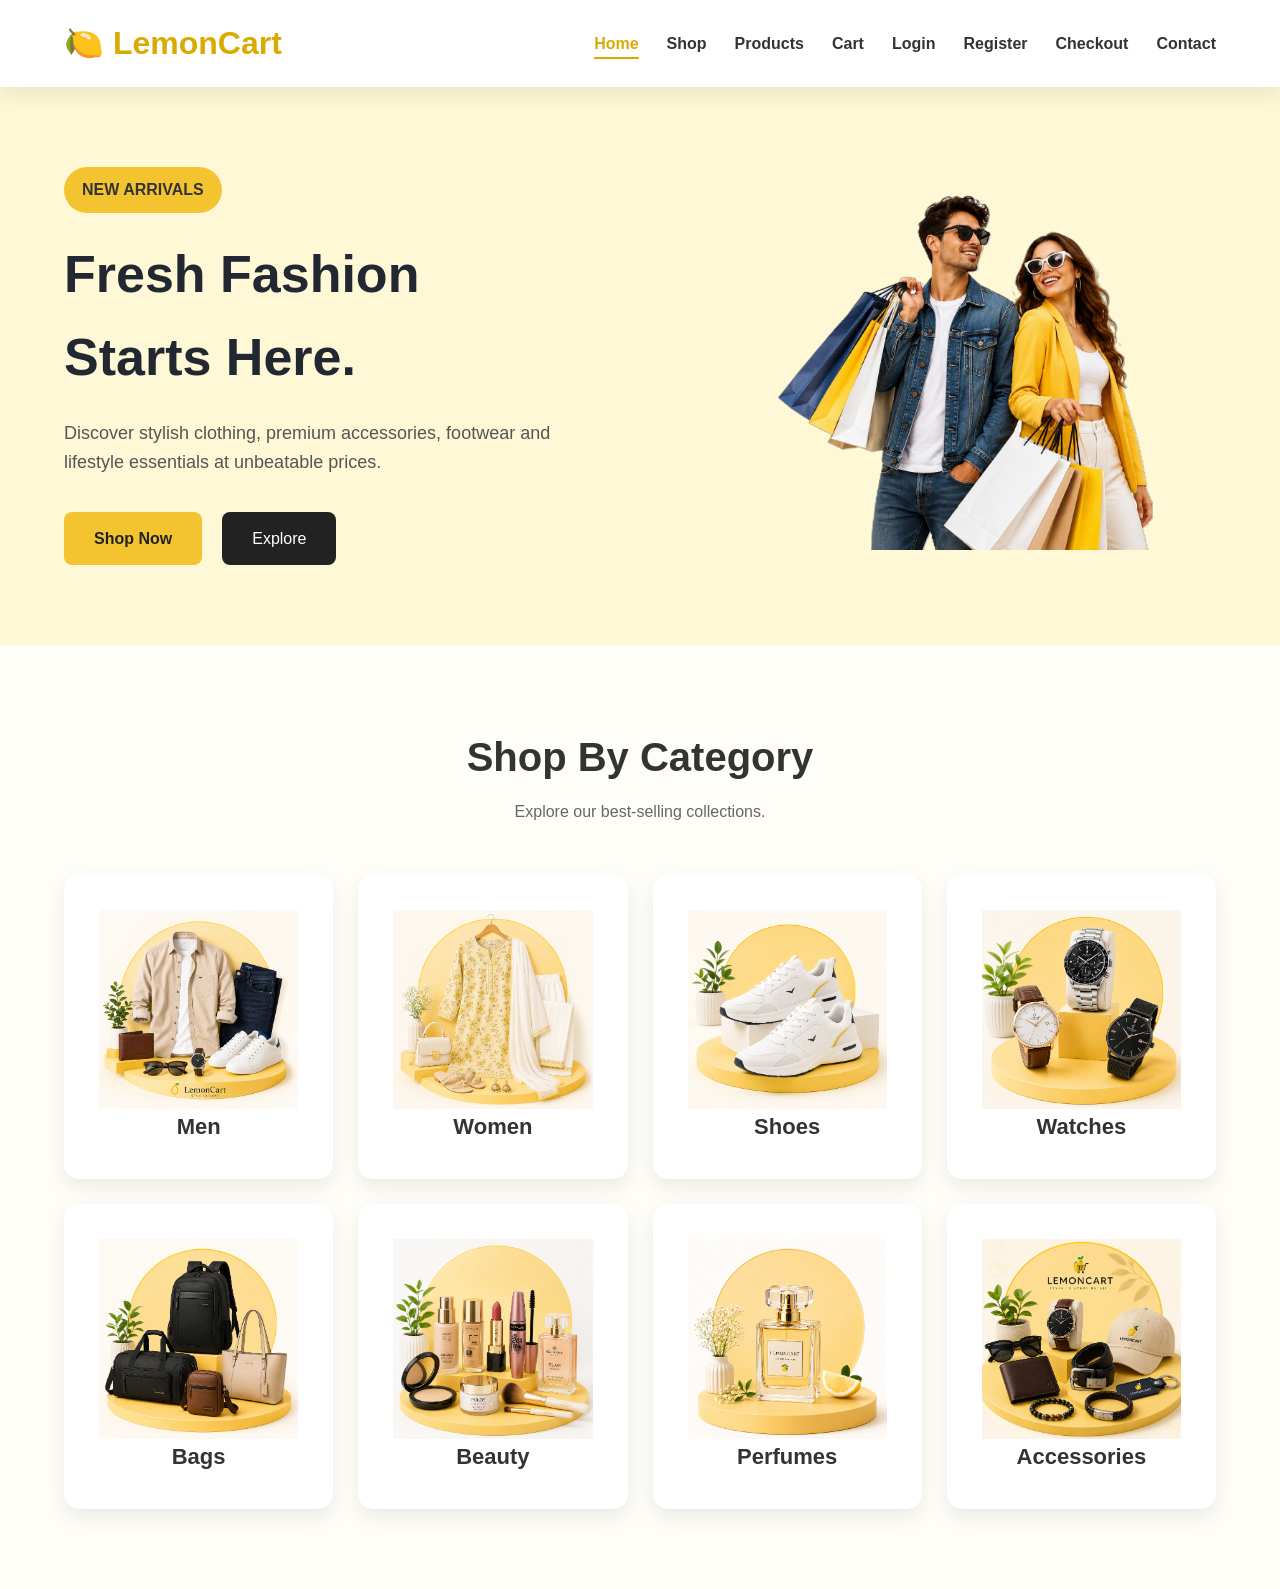
==== index.html @ 7ed2280d "Initial commit - LemonCart e-commerce project" ====
<!DOCTYPE html>
<html lang="en">

<head>

    <meta charset="UTF-8">

    <meta name="viewport" content="width=device-width, initial-scale=1.0">

    <title>LemonCart | Fresh Fashion & Lifestyle</title>

    <link rel="stylesheet" href="css/style.css">

</head>

<body>

    <!-- ================= HEADER ================= -->

    <header>

        <div class="container">

            <div class="navbar">

                <div class="logo">

                    <h1>🍋 LemonCart</h1>

                </div>

                <nav>

                    <ul>

                        <li><a href="index.html" class="active">Home</a></li>

                        <li><a href="shop.html">Shop</a></li>

                        <li><a href="product.html">Products</a></li>

                        <li><a href="cart.html">Cart</a></li>

                        <li><a href="login.html">Login</a></li>

                        <li><a href="register.html">Register</a></li>

                        <li><a href="checkout.html">Checkout</a></li>

                        <li><a href="contact.html">Contact</a></li>

                    </ul>

                </nav>

            </div>

        </div>

    </header>



    <!-- ================= HERO ================= -->

    <section class="hero">

        <div class="container hero-content">

            <div class="hero-text">

                <span class="offer">

                    NEW ARRIVALS

                </span>

                <h2>

                    Fresh Fashion

                    <br>

                    Starts Here.

                </h2>

                <p>

                    Discover stylish clothing,

                    premium accessories,

                    footwear and lifestyle essentials

                    at unbeatable prices.

                </p>

                <div class="hero-buttons">

                    <a href="shop.html" class="btn-primary">

                        Shop Now

                    </a>

                    <a href="product.html" class="btn-secondary">

                        Explore

                    </a>

                </div>

            </div>



            <div class="hero-image">

                <img src="assets/hero/hero.png"

                    alt="Hero Image">

            </div>

        </div>

    </section>



    <!-- ================= CATEGORIES ================= -->

    <section class="categories">

        <div class="container">

            <div class="section-title">

                <h2>Shop By Category</h2>

                <p>

                    Explore our best-selling collections.

                </p>

            </div>



            <div class="category-grid">

                <div class="category-card">

                    <img src="assets/categories/men.png" alt="Men">

                    <h3>Men</h3>

                </div>



                <div class="category-card">

                    <img src="assets/categories/women.png" alt="women">

                    <h3>Women</h3>

                </div>



                <div class="category-card">

                    <img src="assets/categories/shoes.png" alt="shoes">

                    <h3>Shoes</h3>

                </div>



                <div class="category-card">

                    <img src="assets/categories/watches.png" alt="watches">

                    <h3>Watches</h3>

                </div>



                <div class="category-card">

                    <img src="assets/categories/bags.png" alt="bags">

                    <h3>Bags</h3>

                </div>



                <div class="category-card">

                    <img src="assets/categories/beauty.png" alt="beauty">

                    <h3>Beauty</h3>

                </div>



                <div class="category-card">

                    <img src="assets/categories/perfumes.png" alt="perfumes">

                    <h3>Perfumes</h3>

                </div>



                <div class="category-card">

                    <img src="assets/categories/accessories.png" alt="accessories">

                    <h3>Accessories</h3>

                </div>

            </div>

        </div>

    </section>



    <!-- PRODUCT SECTION -->
    <!-- Continue in Part 2 -->

</body>

</html>
---- css/style.css ----
/*=========================================
  LEMONCART STYLE.CSS
  PART - 1
=========================================*/

/*========== RESET ==========*/

*{
    margin:0;
    padding:0;
    box-sizing:border-box;
}

html{
    scroll-behavior:smooth;
}

body{
    font-family:Arial, Helvetica, sans-serif;
    background:#fffdf7;
    color:#333;
    line-height:1.6;
}

img{
    max-width:100%;
    display:block;
}

a{
    text-decoration:none;
    color:inherit;
}

ul{
    list-style:none;
}

button{
    cursor:pointer;
    border:none;
}

input,
select,
textarea,
button{
    font-family:inherit;
}


/*========== VARIABLES ==========*/

:root{

    --primary:#F4C430;

    --primary-dark:#d9aa00;

    --secondary:#222831;

    --background:#FFFDF7;

    --white:#ffffff;

    --text:#333333;

    --light:#666666;

    --border:#e5e5e5;

    --shadow:0 8px 20px rgba(0,0,0,.08);

}


/*========== CONTAINER ==========*/

.container{

    width:90%;

    max-width:1200px;

    margin:auto;

}


/*========== HEADER ==========*/

header{

    background:#fff;

    box-shadow:var(--shadow);

    position:sticky;

    top:0;

    z-index:999;

}

.navbar{

    display:flex;

    justify-content:space-between;

    align-items:center;

    padding:18px 0;

}

.logo h1{

    color:var(--primary-dark);

    font-size:32px;

    font-weight:bold;

}

nav ul{

    display:flex;

    gap:28px;

}

nav ul li a{

    color:#333;

    font-weight:600;

    transition:.3s;

    padding-bottom:5px;

}

nav ul li a:hover{

    color:var(--primary-dark);

}

.active{

    color:var(--primary-dark);

    border-bottom:2px solid var(--primary-dark);

}


/*========== HERO ==========*/

.hero{

    padding:80px 0;

    background:#fff8d6;

}

.hero-content{

    display:flex;

    justify-content:space-between;

    align-items:center;

    gap:50px;

}

.hero-text{

    flex:1;

}

.offer{

    background:var(--primary);

    padding:10px 18px;

    border-radius:25px;

    display:inline-block;

    margin-bottom:20px;

    font-weight:bold;

}

.hero-text h2{

    font-size:52px;

    margin-bottom:20px;

    color:var(--secondary);

}

.hero-text p{

    color:#555;

    margin-bottom:35px;

    font-size:18px;

}

.hero-buttons{

    display:flex;

    gap:20px;

}

.hero-image{

    flex:1;

}

.hero-image img{

    border-radius:15px;

}


/*========== BUTTONS ==========*/

.btn-primary{

    background:var(--primary);

    color:#222;

    padding:14px 30px;

    border-radius:8px;

    display:inline-block;

    font-weight:bold;

    transition:.3s;

}

.btn-primary:hover{

    background:var(--primary-dark);

}

.btn-secondary{

    background:#222;

    color:#fff;

    padding:14px 30px;

    border-radius:8px;

    display:inline-block;

    transition:.3s;

}

.btn-secondary:hover{

    background:#000;

}


/*========== SECTION TITLE ==========*/

.section-title{

    text-align:center;

    margin-bottom:50px;

}

.section-title h2{

    font-size:40px;

    margin-bottom:10px;

}

.section-title p{

    color:#666;

}


/*========== CATEGORIES ==========*/

.categories{

    padding:80px 0;

}

.category-grid{

    display:grid;

    grid-template-columns:repeat(4,1fr);

    gap:25px;

}

.category-card{

    background:#fff;

    border-radius:15px;

    padding:35px;

    text-align:center;

    box-shadow:var(--shadow);

    transition:.3s;

}

.category-card:hover{

    transform:translateY(-8px);

}

.category-card .icon{

    font-size:55px;

    margin-bottom:18px;

}

.category-card h3{

    font-size:22px;

}


/*========== PAGE BANNER ==========*/

.page-banner{

    background:#fff3b0;

    text-align:center;

    padding:60px 20px;

}

.page-banner h2{

    font-size:42px;

    color:#222;

    margin-bottom:10px;

}

.page-banner p{

    color:#555;

}


/*========== FORMS ==========*/

form{

    display:flex;

    flex-direction:column;

    gap:18px;

}

label{

    font-weight:600;

}

input,
textarea,
select{

    width:100%;

    padding:14px;

    border:1px solid #ddd;

    border-radius:8px;

    outline:none;

}

input:focus,
textarea:focus,
select:focus{

    border-color:var(--primary-dark);

}


/*========== CARDS ==========*/

.login-card,
.register-card,
.checkout-summary,
.contact-form,
.contact-info,
.order-summary{

    background:#fff;

    padding:35px;

    border-radius:15px;

    box-shadow:var(--shadow);

}


/*========== FOOTER ==========*/

footer{

    background:#222831;

    color:#fff;

    text-align:center;

    padding:25px;

    margin-top:60px;

}


/*========== RESPONSIVE ==========*/

@media(max-width:992px){

.hero-content{

flex-direction:column;

text-align:center;

}

.category-grid{

grid-template-columns:repeat(2,1fr);

}

.navbar{

flex-direction:column;

gap:20px;

}

nav ul{

flex-wrap:wrap;

justify-content:center;

}

}


@media(max-width:768px){

.hero-text h2{

font-size:38px;

}

.category-grid{

grid-template-columns:1fr;

}

.hero-buttons{

flex-direction:column;

}

nav ul{

flex-direction:column;

align-items:center;

}

}
/*=========================================
  LEMONCART STYLE.CSS
  PART - 2
  SHOP + PRODUCT PAGE
=========================================*/


/*========== SHOP LAYOUT ==========*/

.shop-page{

    padding:70px 0;

}

.shop-layout{

    display:grid;

    grid-template-columns:280px 1fr;

    gap:35px;

    align-items:start;

}


/*========== FILTER PANEL ==========*/

.filter-panel{

    background:#ffffff;

    padding:25px;

    border-radius:15px;

    box-shadow:var(--shadow);

    position:sticky;

    top:100px;

}

.filter-panel h3{

    margin-bottom:20px;

    color:#222;

}

.filter-group{

    margin-bottom:30px;

}

.filter-group h4{

    margin-bottom:12px;

    color:#444;

}

.filter-group label{

    display:block;

    margin-bottom:10px;

    font-weight:500;

    cursor:pointer;

}

.filter-group input{

    width:auto;

    margin-right:8px;

}


/*========== SORT BAR ==========*/

.sort-bar{

    display:flex;

    justify-content:flex-end;

    margin-bottom:30px;

}

.sort-bar select{

    width:220px;

    background:#fff;

}


/*========== PRODUCT GRID ==========*/

.product-grid{

    display:grid;

    grid-template-columns:repeat(3,1fr);

    gap:30px;

}


/*========== PRODUCT CARD ==========*/

.product-card{

    background:#ffffff;

    border-radius:15px;

    overflow:hidden;

    box-shadow:var(--shadow);

    transition:.35s;

    text-align:center;

    padding-bottom:20px;

}

.product-card:hover{

    transform:translateY(-8px);

}

.product-card img{

    width:100%;

    height:260px;

    object-fit:cover;

}

.product-card h3{

    margin-top:20px;

    margin-bottom:10px;

    font-size:22px;

}

.product-card p{

    font-size:20px;

    font-weight:bold;

    color:var(--primary-dark);

    margin-bottom:20px;

}

.product-card .btn-primary{

    padding:12px 22px;

}


/*========== PAGINATION ==========*/

.pagination{

    margin-top:45px;

    display:flex;

    justify-content:center;

    gap:15px;

}

.pagination a{

    background:#ffffff;

    padding:12px 18px;

    border-radius:8px;

    box-shadow:var(--shadow);

    transition:.3s;

}

.pagination a:hover{

    background:var(--primary);

}


/*========== PRODUCT DETAILS ==========*/

.product-details{

    padding:80px 0;

}

.product-layout{

    display:grid;

    grid-template-columns:1fr 1fr;

    gap:60px;

}


/*========== PRODUCT GALLERY ==========*/

.product-gallery{

    display:flex;

    flex-direction:column;

    gap:20px;

}

.main-image{

    width:100%;

    border-radius:15px;

    box-shadow:var(--shadow);

}

.thumbnail-gallery{

    display:grid;

    grid-template-columns:repeat(4,1fr);

    gap:15px;

}

.thumbnail-gallery img{

    border-radius:10px;

    cursor:pointer;

    transition:.3s;

}

.thumbnail-gallery img:hover{

    transform:scale(1.05);

}


/*========== PRODUCT INFO ==========*/

.product-info h2{

    font-size:40px;

    margin-bottom:15px;

}

.product-info h3{

    font-size:34px;

    color:var(--primary-dark);

    margin-bottom:20px;

}

.rating{

    color:#ff9800;

    font-size:20px;

    margin-bottom:20px;

}

.product-info p{

    color:#555;

    margin-bottom:25px;

}


/*========== SIZE OPTIONS ==========*/

.size-options{

    display:flex;

    gap:15px;

    margin-bottom:25px;

}

.size-options button{

    width:55px;

    height:55px;

    border:1px solid #ddd;

    background:#fff;

    border-radius:8px;

    transition:.3s;

}

.size-options button:hover{

    background:var(--primary);

}


/*========== PINCODE ==========*/

.pincode-box{

    display:flex;

    gap:15px;

    margin-bottom:30px;

}

.pincode-box input{

    flex:1;

}


/*========== PRODUCT BUTTONS ==========*/

.product-buttons{

    display:flex;

    gap:20px;

    flex-wrap:wrap;

}


/*========== RATINGS ==========*/

.ratings{

    padding:60px 0;

}

.rating-bars{

    background:#fff;

    padding:30px;

    border-radius:15px;

    box-shadow:var(--shadow);

}

.bar{

    width:100%;

    height:12px;

    background:#eee;

    border-radius:10px;

    margin-bottom:25px;

}

.fill{

    height:100%;

    background:var(--primary);

    border-radius:10px;

}

.eighty{

    width:80%;

}

.fifteen{

    width:15%;

}

.five{

    width:5%;

}


/*========== REVIEWS ==========*/

.reviews{

    padding:60px 0;

}

.review-card{

    background:#ffffff;

    padding:25px;

    border-radius:15px;

    margin-bottom:25px;

    box-shadow:var(--shadow);

}

.review-card h4{

    margin-bottom:10px;

}

.review-card p:first-of-type{

    color:#ff9800;

    margin-bottom:10px;

}


/*========== RELATED PRODUCTS ==========*/

.related-products{

    padding:70px 0;

}


/*========== TABLET ==========*/

@media(max-width:992px){

.shop-layout{

grid-template-columns:1fr;

}

.filter-panel{

position:static;

}

.product-layout{

grid-template-columns:1fr;

}

.product-grid{

grid-template-columns:repeat(2,1fr);

}

}


/*========== MOBILE ==========*/

@media(max-width:768px){

.product-grid{

grid-template-columns:1fr;

}

.thumbnail-gallery{

grid-template-columns:repeat(2,1fr);

}

.product-buttons{

flex-direction:column;

}

.pincode-box{

flex-direction:column;

}

.sort-bar{

justify-content:center;

}

}
/*=========================================
  LEMONCART STYLE.CSS
  PART - 3
  CART • LOGIN • REGISTER
  CHECKOUT • CONTACT
=========================================*/


/*========== CART PAGE ==========*/

.cart-page{
    padding:70px 0;
}

.cart-layout{
    display:grid;
    grid-template-columns:2fr 1fr;
    gap:35px;
}

.cart-items{
    background:#fff;
    padding:30px;
    border-radius:15px;
    box-shadow:var(--shadow);
}

.cart-items table{
    width:100%;
    border-collapse:collapse;
}

.cart-items th{
    text-align:left;
    padding:15px;
    background:#f7f7f7;
}

.cart-items td{
    padding:18px 15px;
    border-bottom:1px solid #eee;
}

.cart-product{
    display:flex;
    align-items:center;
    gap:15px;
}

.cart-product img{
    width:80px;
    border-radius:10px;
}

.cart-items input[type=number]{
    width:70px;
}

.coupon-box{
    margin-top:30px;
    display:flex;
    gap:15px;
}

.coupon-box input{
    flex:1;
}

.order-summary{
    height:fit-content;
}

.summary-item{
    display:flex;
    justify-content:space-between;
    margin:18px 0;
}

.total{
    font-size:22px;
    font-weight:bold;
}

.progress-bar{
    width:100%;
    height:12px;
    background:#ececec;
    border-radius:10px;
    margin:20px 0;
}

.progress-fill{
    width:85%;
    height:100%;
    background:var(--primary);
    border-radius:10px;
}

.checkout-btn{
    width:100%;
    text-align:center;
    margin-top:25px;
}


/*========== LOGIN ==========*/

.login-page{
    padding:80px 0;
}

.login-card{
    max-width:500px;
    margin:auto;
}

.login-card h2{
    text-align:center;
    margin-bottom:30px;
}

.remember{
    display:flex;
    justify-content:space-between;
    align-items:center;
    margin-bottom:20px;
}

.remember input{
    width:auto;
    margin-right:6px;
}

.remember a{
    color:var(--primary-dark);
}


/*========== REGISTER ==========*/

.register-page{
    padding:80px 0;
}

.register-card{
    max-width:700px;
    margin:auto;
}

.register-card h2{
    text-align:center;
    margin-bottom:30px;
}

.form-group{
    margin-bottom:18px;
}

.checkbox-group{
    margin:20px 0;
}

.checkbox-group input{
    width:auto;
    margin-right:8px;
}


/*========== CHECKOUT ==========*/

.checkout-page{
    padding:70px 0;
}

.checkout-layout{
    display:grid;
    grid-template-columns:2fr 1fr;
    gap:35px;
}

.checkout-form{
    background:#fff;
    padding:30px;
    border-radius:15px;
    box-shadow:var(--shadow);
}

.checkout-form h2{
    margin-bottom:20px;
}

.checkout-form input[type=radio]{
    width:auto;
    margin-right:8px;
}

.checkout-summary{
    height:fit-content;
}


/*========== CONTACT ==========*/

.contact-page{
    padding:70px 0;
}

.contact-layout{
    display:grid;
    grid-template-columns:1fr 1fr;
    gap:40px;
}

.info-box{
    margin-bottom:25px;
}

.info-box h4{
    margin-bottom:8px;
    color:var(--primary-dark);
}


/*========== FAQ ==========*/

.faq{
    padding:70px 0;
}

.faq h2{
    text-align:center;
    margin-bottom:40px;
}

.faq-item{
    background:#fff;
    padding:25px;
    border-radius:15px;
    margin-bottom:20px;
    box-shadow:var(--shadow);
}

.faq-item h4{
    margin-bottom:10px;
}


/*========== HOVER EFFECTS ==========*/

.btn-primary:hover,
.btn-secondary:hover{
    transform:translateY(-2px);
}

input:hover,
textarea:hover,
select:hover{
    border-color:var(--primary);
}

.product-card:hover,
.category-card:hover,
.review-card:hover,
.faq-item:hover,
.login-card:hover,
.register-card:hover,
.contact-form:hover,
.contact-info:hover{
    box-shadow:0 15px 35px rgba(0,0,0,.15);
}


/*========== SCROLLBAR ==========*/

::-webkit-scrollbar{
    width:10px;
}

::-webkit-scrollbar-track{
    background:#f2f2f2;
}

::-webkit-scrollbar-thumb{
    background:var(--primary);
    border-radius:20px;
}


/*========== RESPONSIVE ==========*/

@media(max-width:992px){

.cart-layout,
.checkout-layout,
.contact-layout{
    grid-template-columns:1fr;
}

.order-summary,
.checkout-summary{
    margin-top:30px;
}

}

@media(max-width:768px){

.cart-items{
    overflow-x:auto;
}

.cart-items table{
    min-width:650px;
}

.coupon-box{
    flex-direction:column;
}

.remember{
    flex-direction:column;
    align-items:flex-start;
    gap:10px;
}

.summary-item{
    font-size:15px;
}

.logo h1{
    font-size:26px;
}

.page-banner h2{
    font-size:32px;
}

}

@media(max-width:576px){

.container{
    width:95%;
}

.hero{
    padding:50px 0;
}

.section-title h2{
    font-size:30px;
}

.product-info h2{
    font-size:30px;
}

.product-info h3{
    font-size:26px;
}

.btn-primary,
.btn-secondary{
    width:100%;
    text-align:center;
}

footer{
    font-size:14px;
}

}
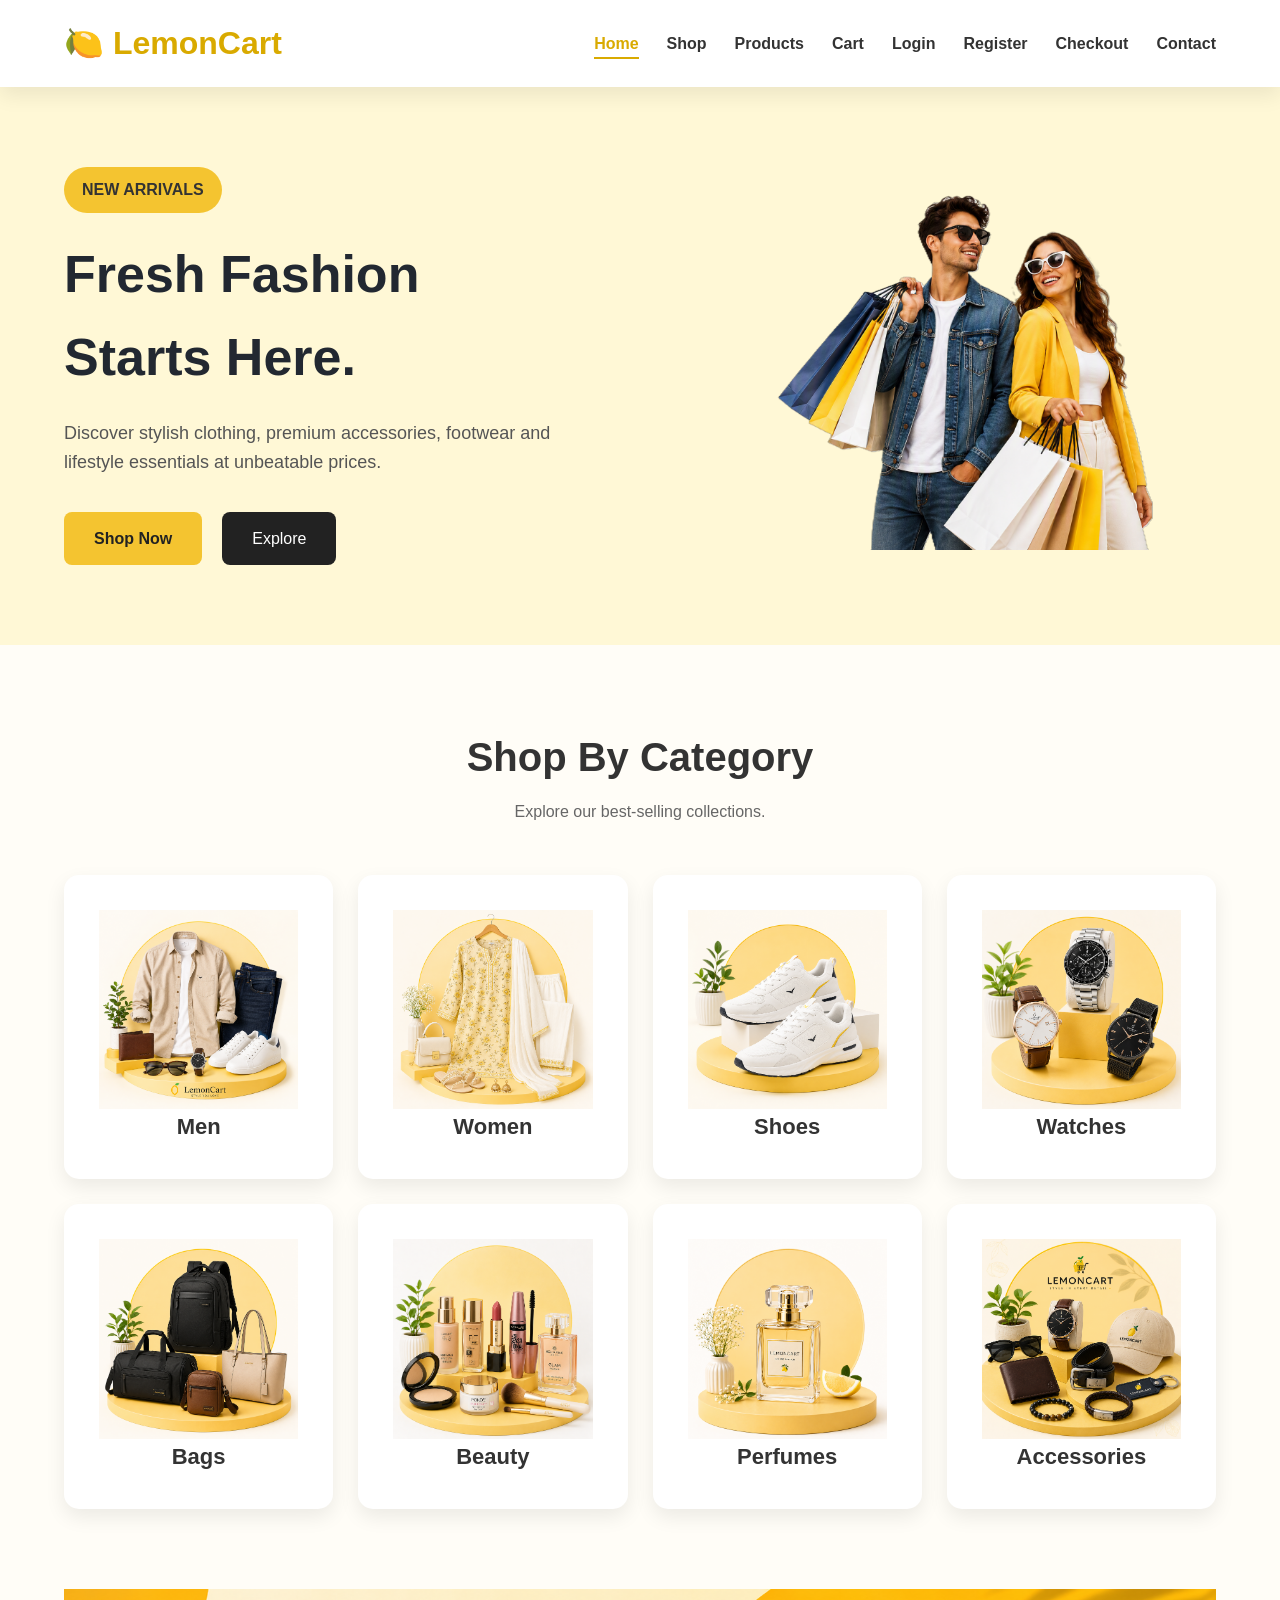
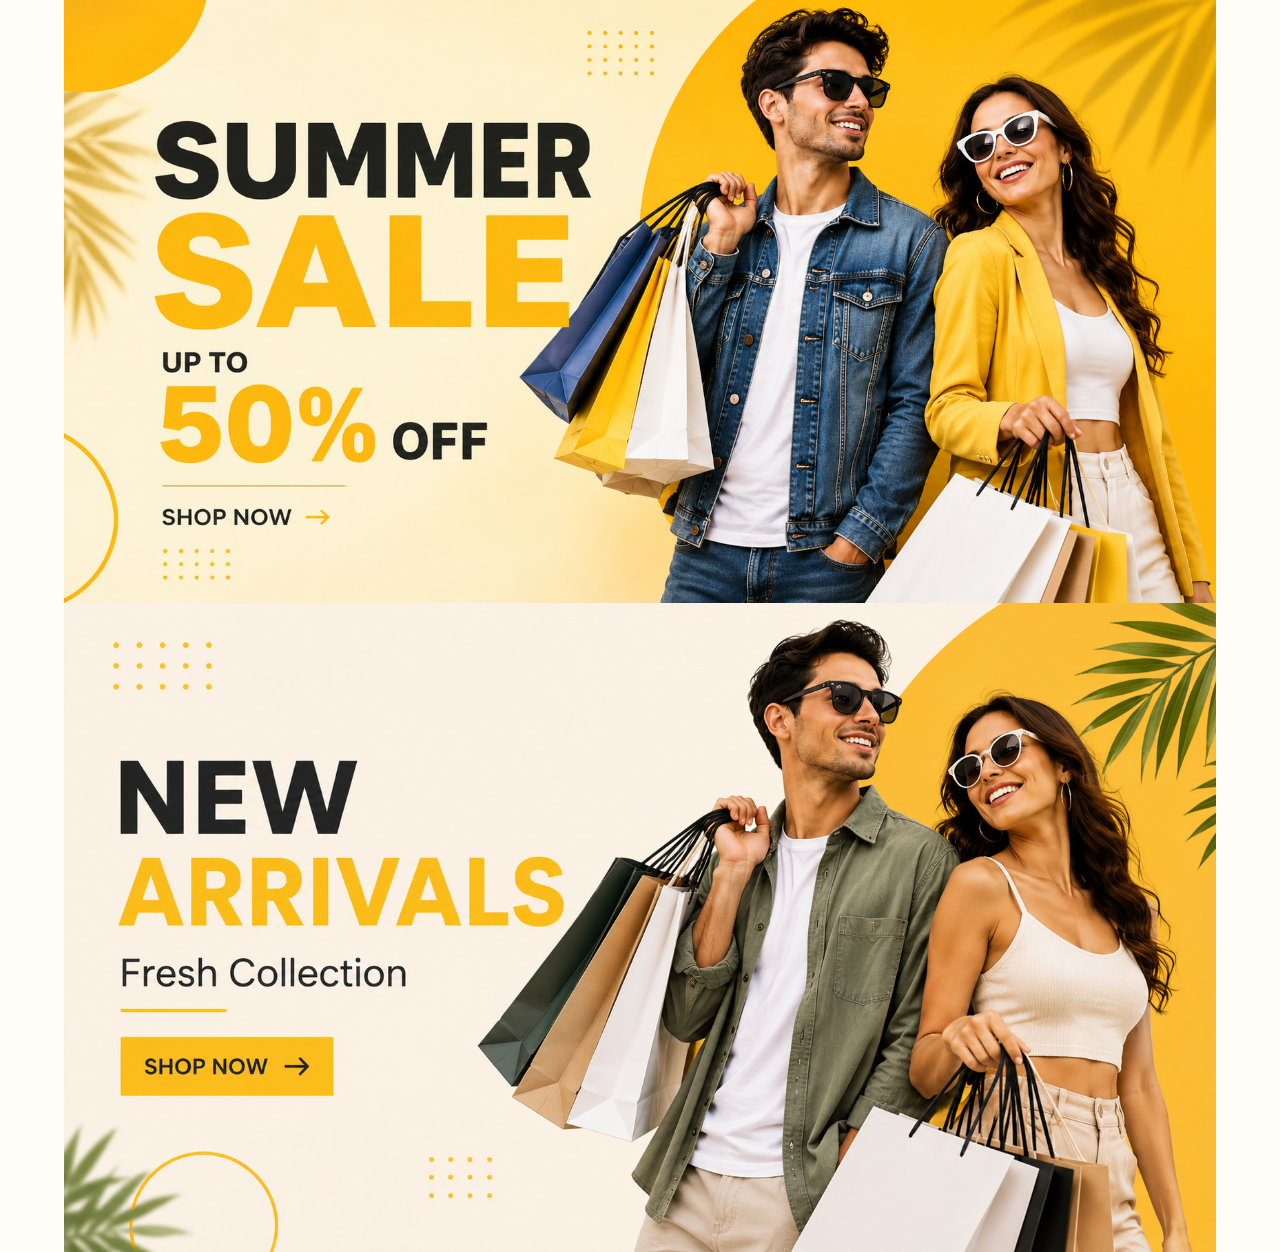
==== commit 3a404661: "Add promotional banners section to index.html Added promotional banners section with images for Summ" ====
--- a/index.html
+++ b/index.html
@@ -236,6 +236,31 @@
         </div>
 
     </section>
+    <!-- PROMOTIONAL BANNERS -->
+
+<section class="banners">
+
+    <div class="container">
+
+        <div class="banner-grid">
+
+            <div class="banner">
+
+                <img src="assets/banners/banner1.png" alt="Summer Sale">
+
+            </div>
+
+            <div class="banner">
+
+                <img src="assets/banners/banner2.png" alt="New Arrivals">
+
+            </div>
+
+        </div>
+
+    </div>
+
+</section>
 
 
 
@@ -244,4 +269,4 @@
 
 </body>
 
-</html>+</html>
--- a/css/style.css
+++ b/css/style.css
@@ -520,32 +520,57 @@
 }
 
 
-@media(max-width:768px){
+@media (max-width:768px){
+
+.navbar{
+    flex-direction:column;
+    gap:15px;
+}
+
+.logo h1{
+    font-size:28px;
+}
+
+nav{
+    width:100%;
+    overflow-x:auto;
+    -webkit-overflow-scrolling:touch;
+}
+
+nav ul{
+    display:flex;
+    flex-direction:row;
+    flex-wrap:nowrap;
+    justify-content:flex-start;
+    gap:20px;
+    padding:10px 15px;
+    min-width:max-content;
+}
+
+nav ul::-webkit-scrollbar{
+    display:none;
+}
+
+.hero{
+    padding:50px 20px;
+}
 
 .hero-text h2{
-
-font-size:38px;
-
-}
-
-.category-grid{
-
-grid-template-columns:1fr;
-
+    font-size:38px;
+}
+
+.hero-text p{
+    font-size:16px;
 }
 
 .hero-buttons{
-
-flex-direction:column;
-
-}
-
-nav ul{
-
-flex-direction:column;
-
-align-items:center;
-
+    justify-content:center;
+}
+
+.btn-primary,
+.btn-secondary{
+    width:auto;
+    padding:12px 24px;
 }
 
 }
@@ -1492,4 +1517,4 @@
     font-size:14px;
 }
 
-}+}
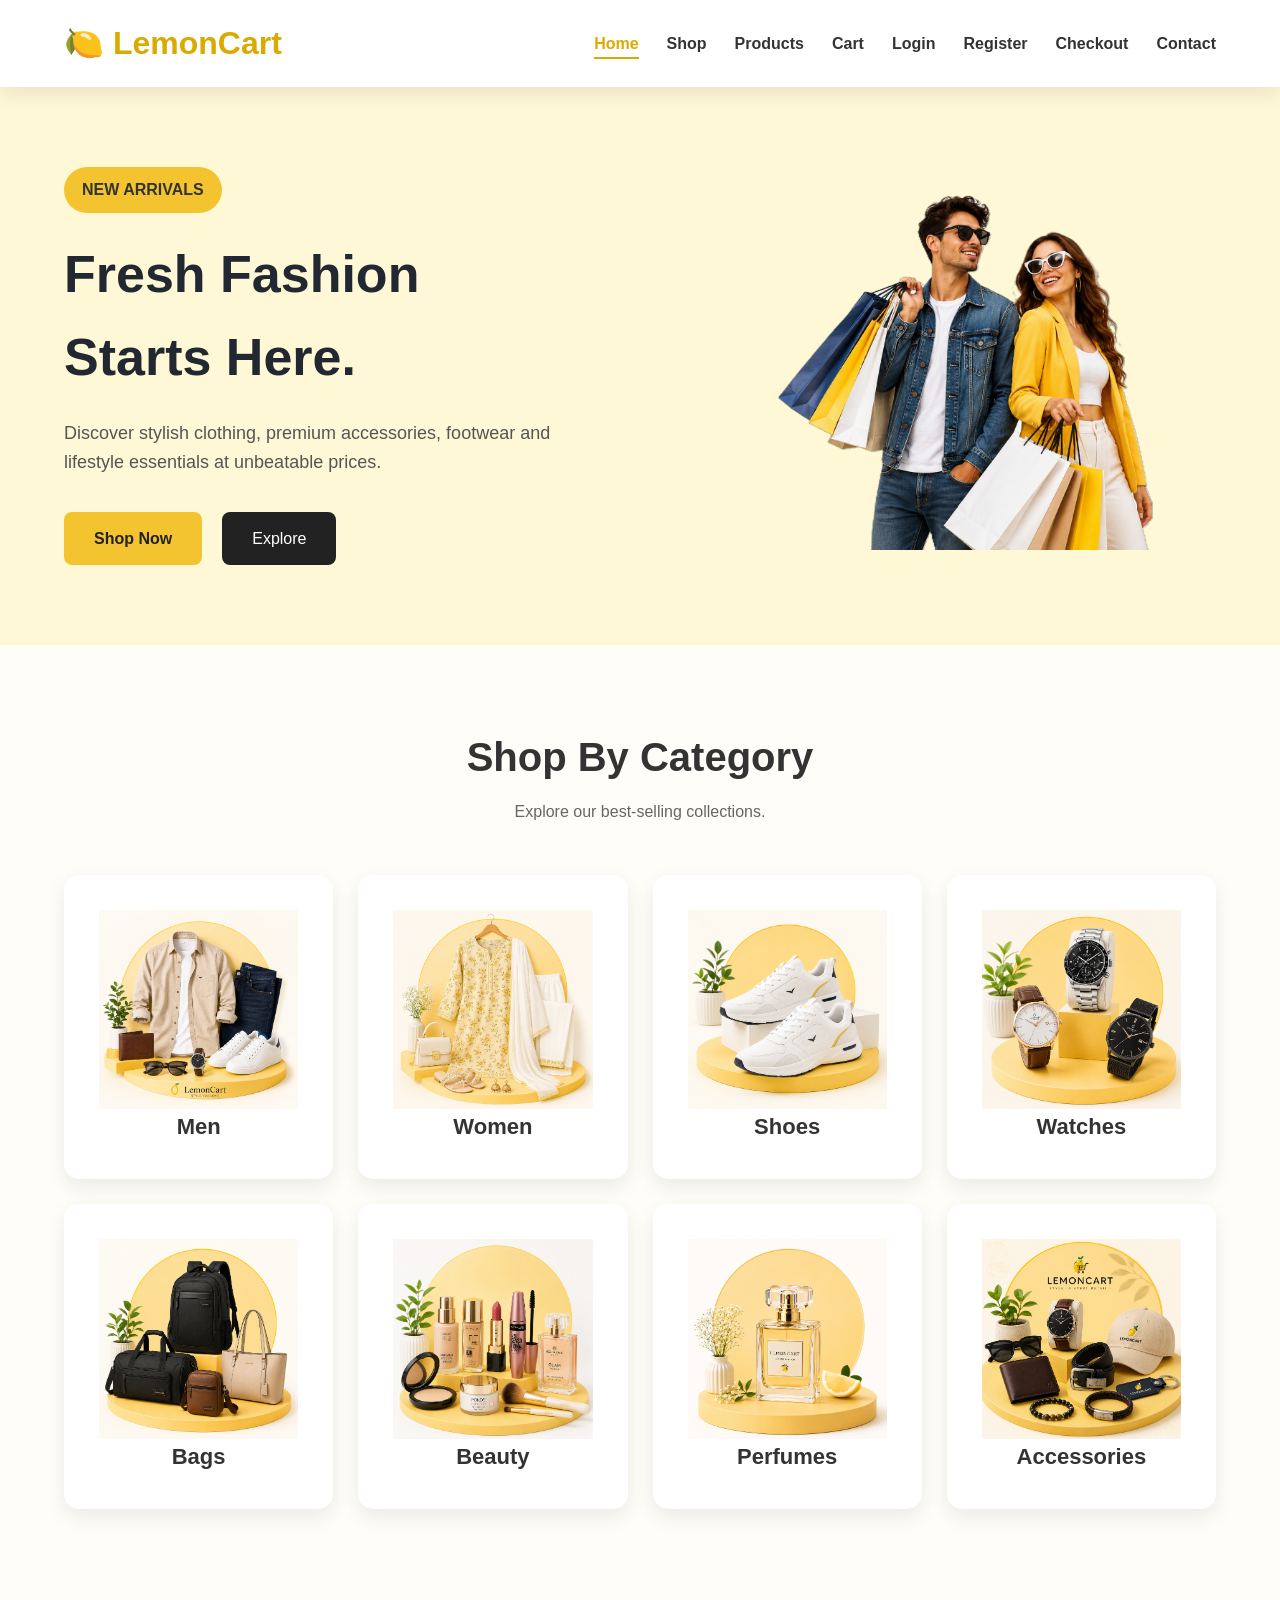
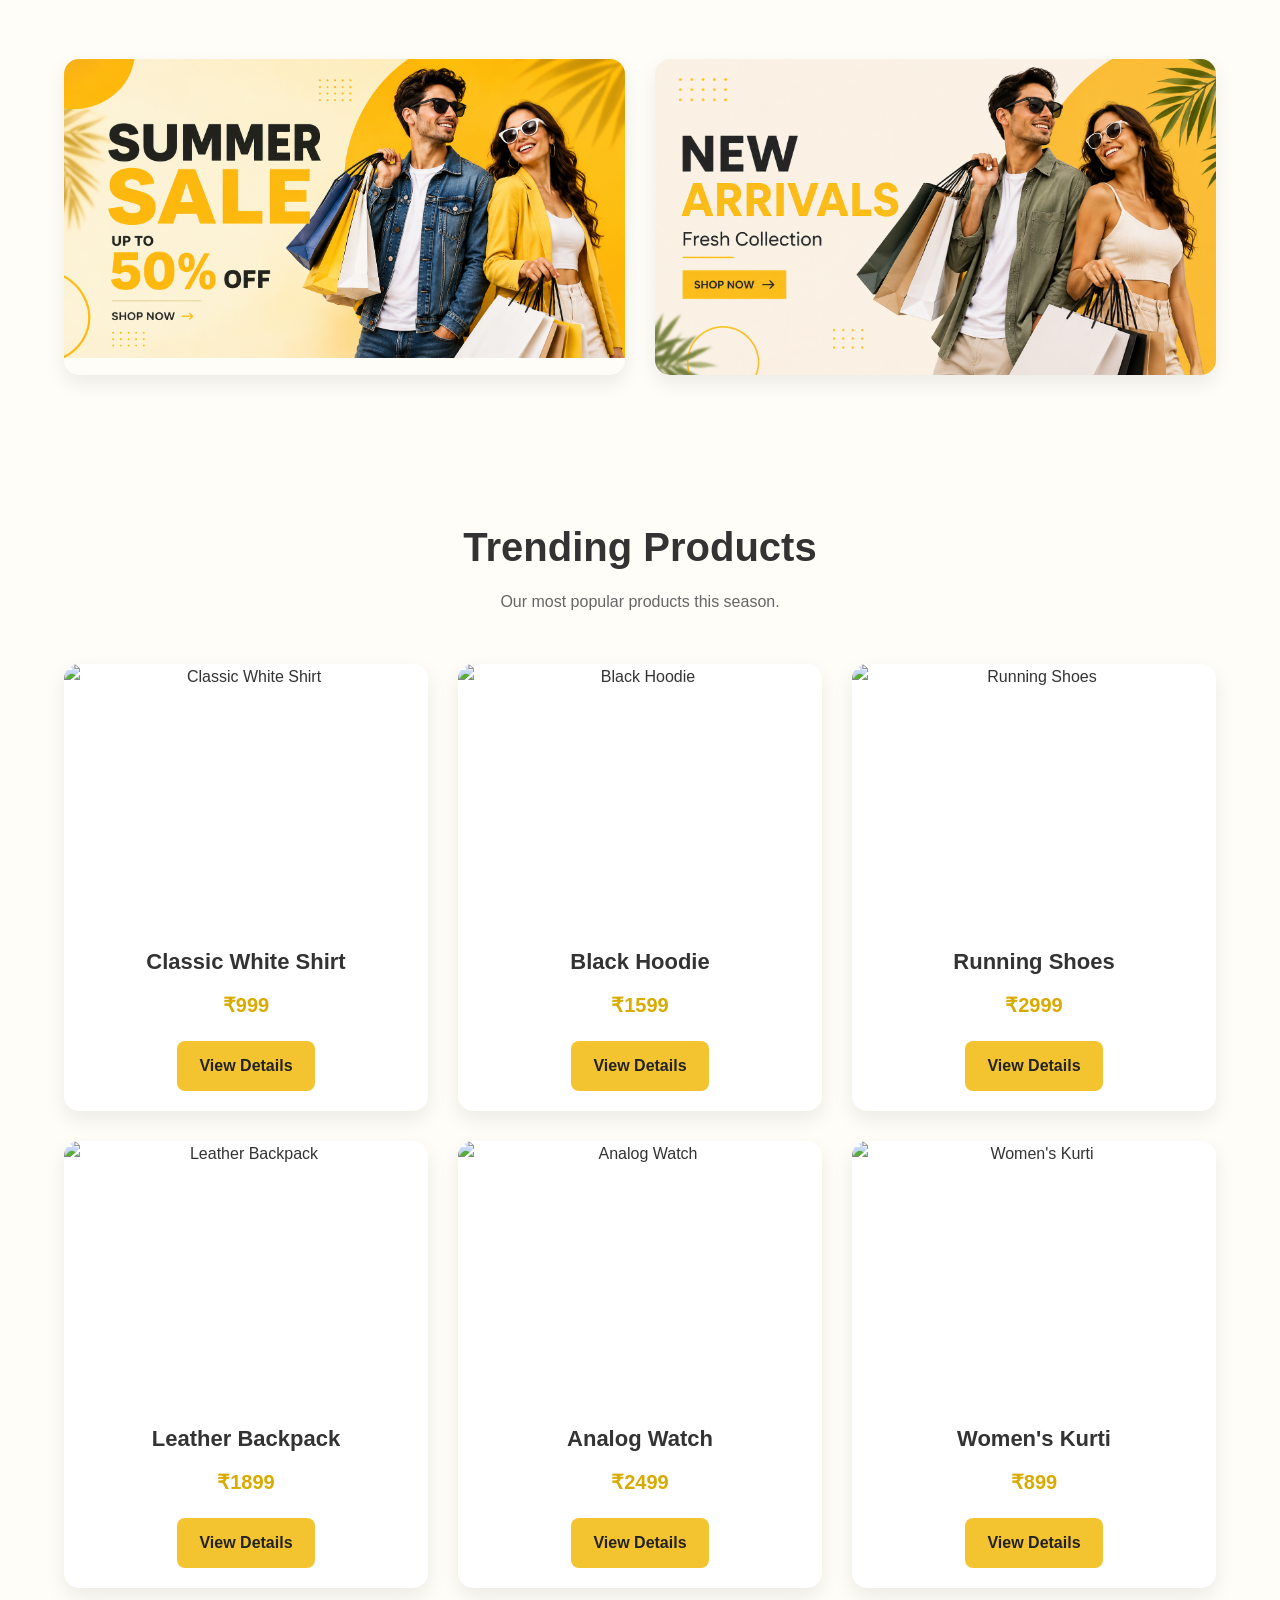
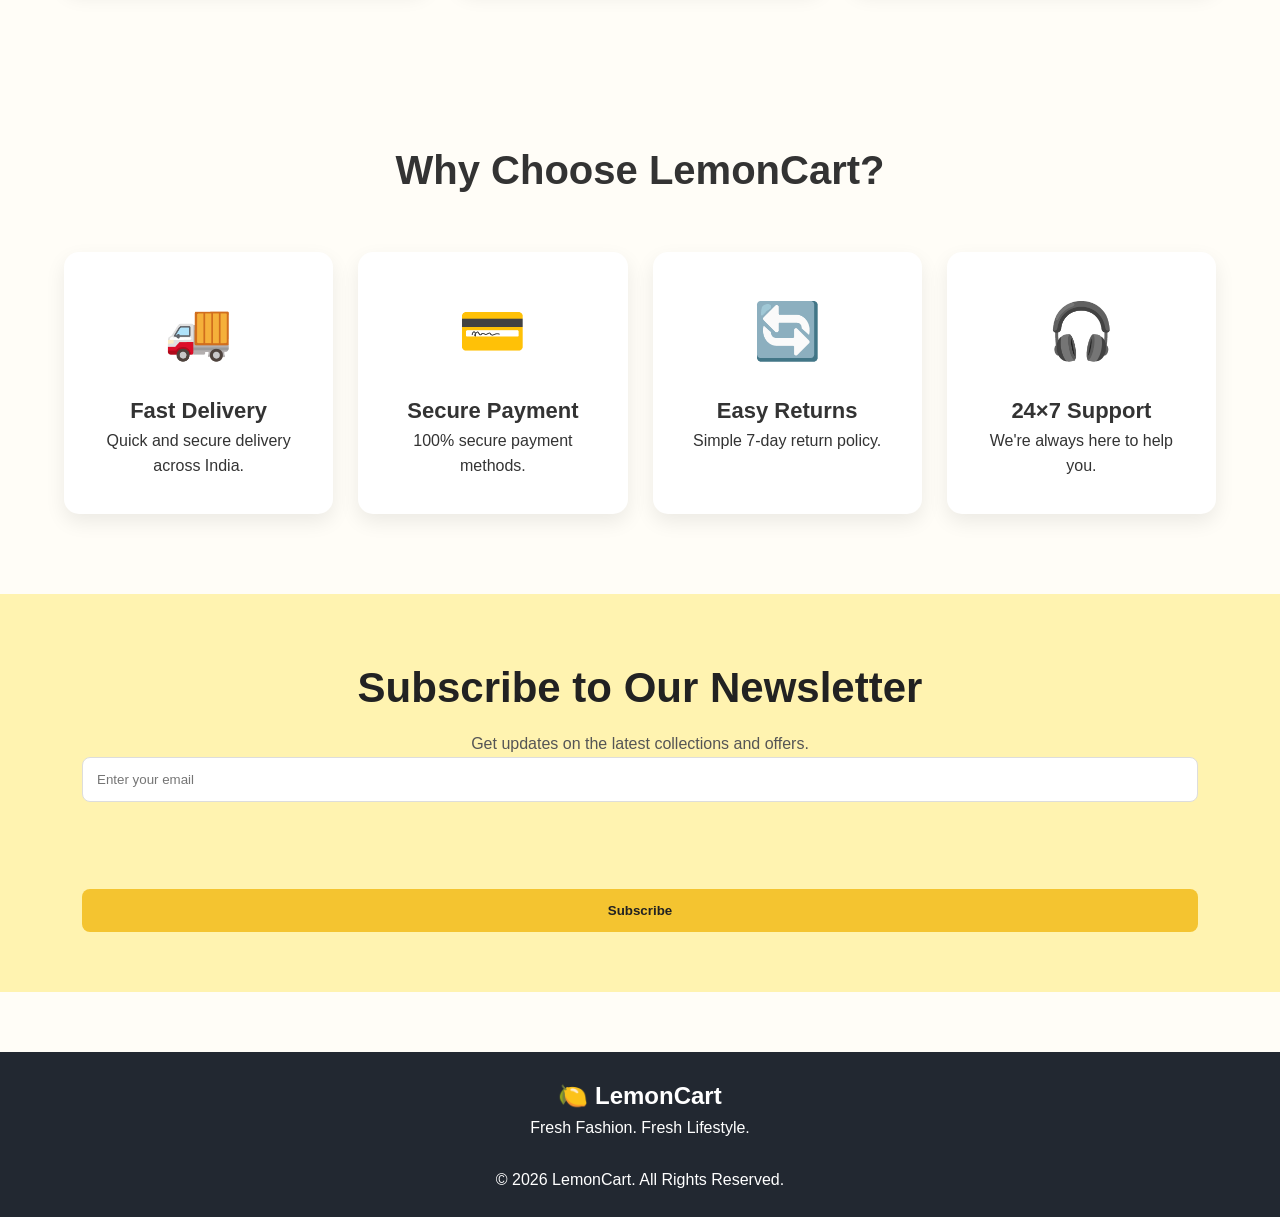
==== commit a734c1de: "Add trending products and categories sections" ====
--- a/index.html
+++ b/index.html
@@ -261,12 +261,154 @@
     </div>
 
 </section>
-
-
-
-    <!-- PRODUCT SECTION -->
-    <!-- Continue in Part 2 -->
+<!-- ================= TRENDING PRODUCTS ================= -->
+
+<section class="related-products">
+
+    <div class="container">
+
+        <div class="section-title">
+            <h2>Trending Products</h2>
+            <p>Our most popular products this season.</p>
+        </div>
+
+        <div class="product-grid">
+
+            <div class="product-card">
+                <img src="assets/products/product1.jpg" alt="Classic White Shirt">
+                <h3>Classic White Shirt</h3>
+                <p>₹999</p>
+                <a href="product.html" class="btn-primary">View Details</a>
+            </div>
+
+            <div class="product-card">
+                <img src="assets/products/product2.jpg" alt="Black Hoodie">
+                <h3>Black Hoodie</h3>
+                <p>₹1599</p>
+                <a href="product.html" class="btn-primary">View Details</a>
+            </div>
+
+            <div class="product-card">
+                <img src="assets/products/product3.jpg" alt="Running Shoes">
+                <h3>Running Shoes</h3>
+                <p>₹2999</p>
+                <a href="product.html" class="btn-primary">View Details</a>
+            </div>
+
+            <div class="product-card">
+                <img src="assets/products/product4.jpg" alt="Leather Backpack">
+                <h3>Leather Backpack</h3>
+                <p>₹1899</p>
+                <a href="product.html" class="btn-primary">View Details</a>
+            </div>
+
+            <div class="product-card">
+                <img src="assets/products/product5.jpg" alt="Analog Watch">
+                <h3>Analog Watch</h3>
+                <p>₹2499</p>
+                <a href="product.html" class="btn-primary">View Details</a>
+            </div>
+
+            <div class="product-card">
+                <img src="assets/products/product6.jpg" alt="Women's Kurti">
+                <h3>Women's Kurti</h3>
+                <p>₹899</p>
+                <a href="product.html" class="btn-primary">View Details</a>
+            </div>
+
+        </div>
+
+    </div>
+
+</section>
+<!-- ================= WHY CHOOSE US ================= -->
+
+<section class="categories">
+
+    <div class="container">
+
+        <div class="section-title">
+            <h2>Why Choose LemonCart?</h2>
+        </div>
+
+        <div class="category-grid">
+
+            <div class="category-card">
+                <div class="icon">🚚</div>
+                <h3>Fast Delivery</h3>
+                <p>Quick and secure delivery across India.</p>
+            </div>
+
+            <div class="category-card">
+                <div class="icon">💳</div>
+                <h3>Secure Payment</h3>
+                <p>100% secure payment methods.</p>
+            </div>
+
+            <div class="category-card">
+                <div class="icon">🔄</div>
+                <h3>Easy Returns</h3>
+                <p>Simple 7-day return policy.</p>
+            </div>
+
+            <div class="category-card">
+                <div class="icon">🎧</div>
+                <h3>24×7 Support</h3>
+                <p>We're always here to help you.</p>
+            </div>
+
+        </div>
+
+    </div>
+
+</section>
+<!-- ================= NEWSLETTER ================= -->
+
+<section class="page-banner">
+
+    <div class="container">
+
+        <h2>Subscribe to Our Newsletter</h2>
+
+        <p>Get updates on the latest collections and offers.</p>
+
+        <form>
+
+            <input type="email" placeholder="Enter your email">
+
+            <br><br>
+
+            <button class="btn-primary">
+
+                Subscribe
+
+            </button>
+
+        </form>
+
+    </div>
+
+</section>    
+<footer>
+
+    <div class="container">
+
+        <h2>🍋 LemonCart</h2>
+
+        <p>Fresh Fashion. Fresh Lifestyle.</p>
+
+        <br>
+
+        <p>
+
+            © 2026 LemonCart. All Rights Reserved.
+
+        </p>
+
+    </div>
+
+</footer>
 
 </body>
 
-</html>
+</html>    
--- a/css/style.css
+++ b/css/style.css
@@ -401,8 +401,59 @@
     color:#555;
 
 }
-
-
+/*========== PROMOTIONAL BANNERS ==========*/
+
+.banners{
+
+    padding:70px 0;
+
+}
+
+.banner-grid{
+
+    display:grid;
+
+    grid-template-columns:repeat(2,1fr);
+
+    gap:30px;
+
+}
+
+.banner{
+
+    border-radius:15px;
+
+    overflow:hidden;
+
+    box-shadow:var(--shadow);
+
+}
+
+.banner img{
+
+    width:100%;
+
+    display:block;
+
+    transition:.4s;
+
+}
+
+.banner img:hover{
+
+    transform:scale(1.03);
+
+}
+
+@media(max-width:768px){
+
+.banner-grid{
+
+grid-template-columns:1fr;
+
+}
+
+}
 /*========== FORMS ==========*/
 
 form{
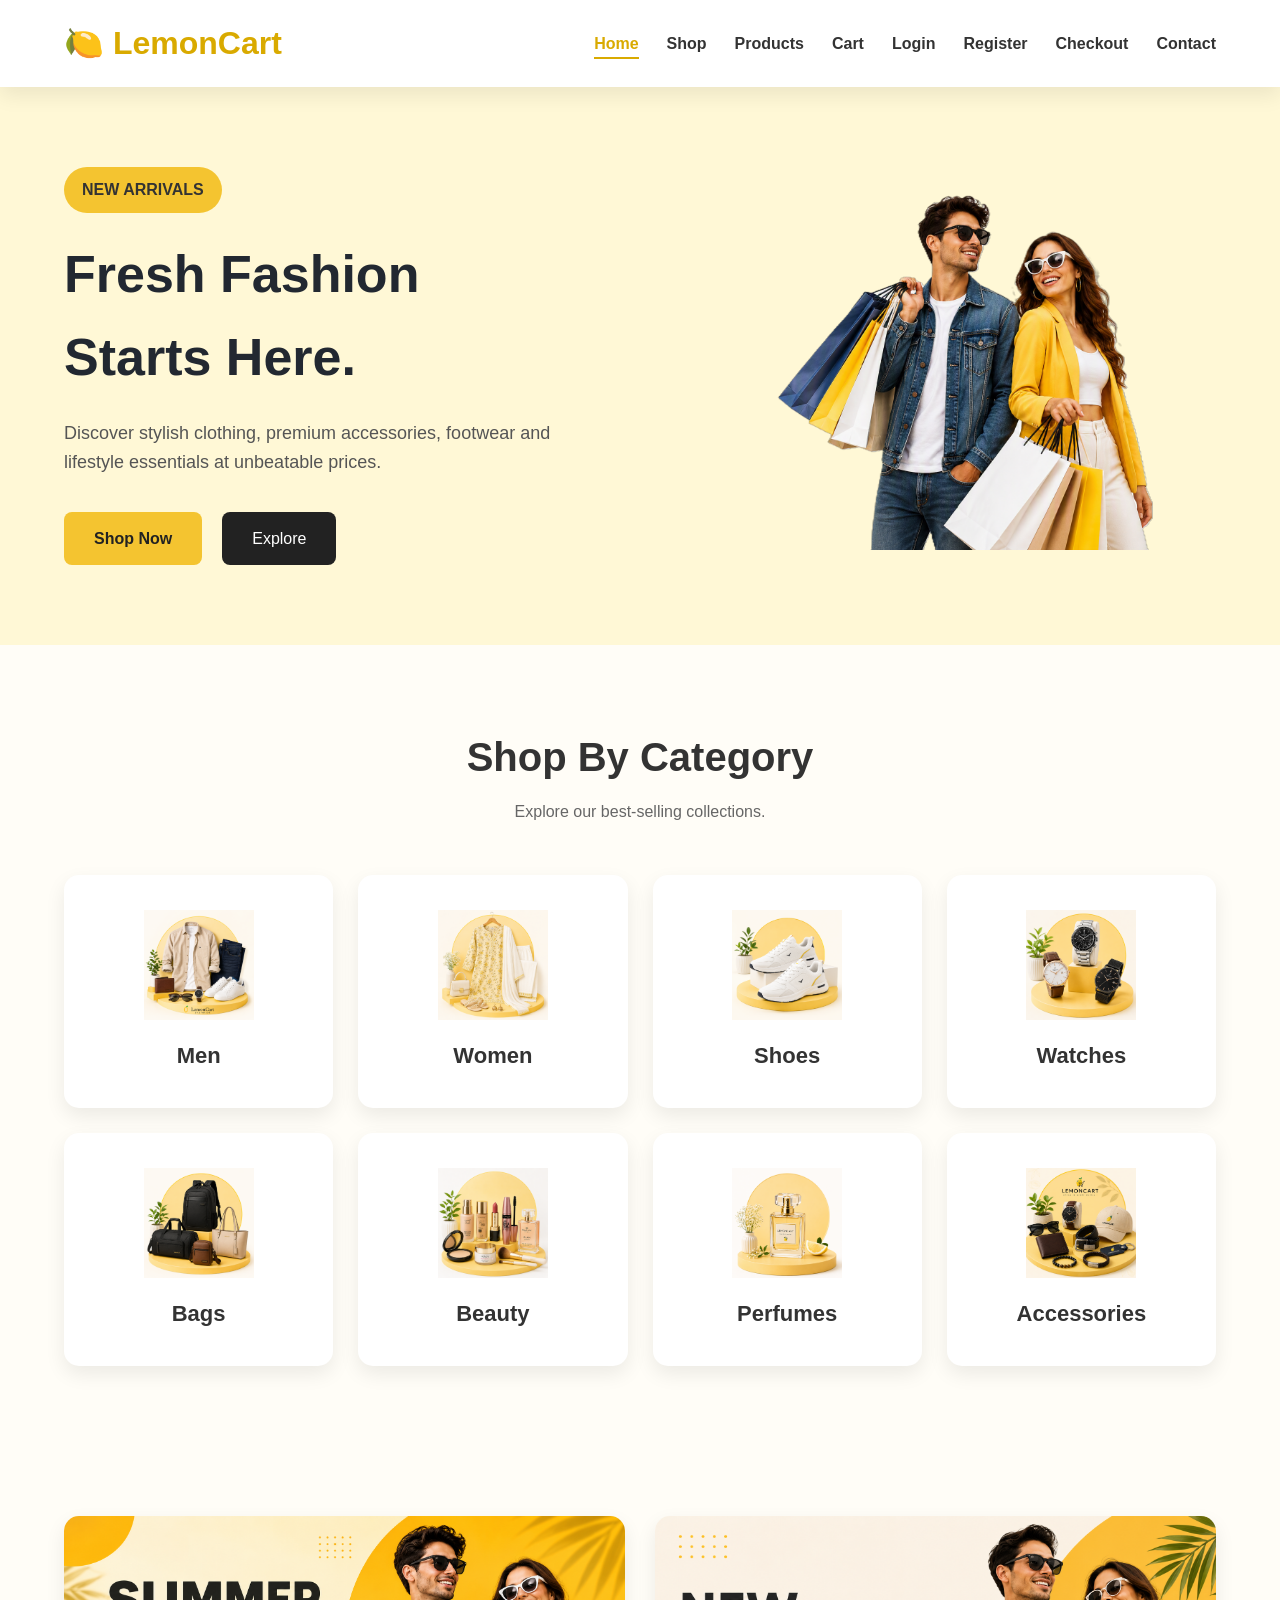
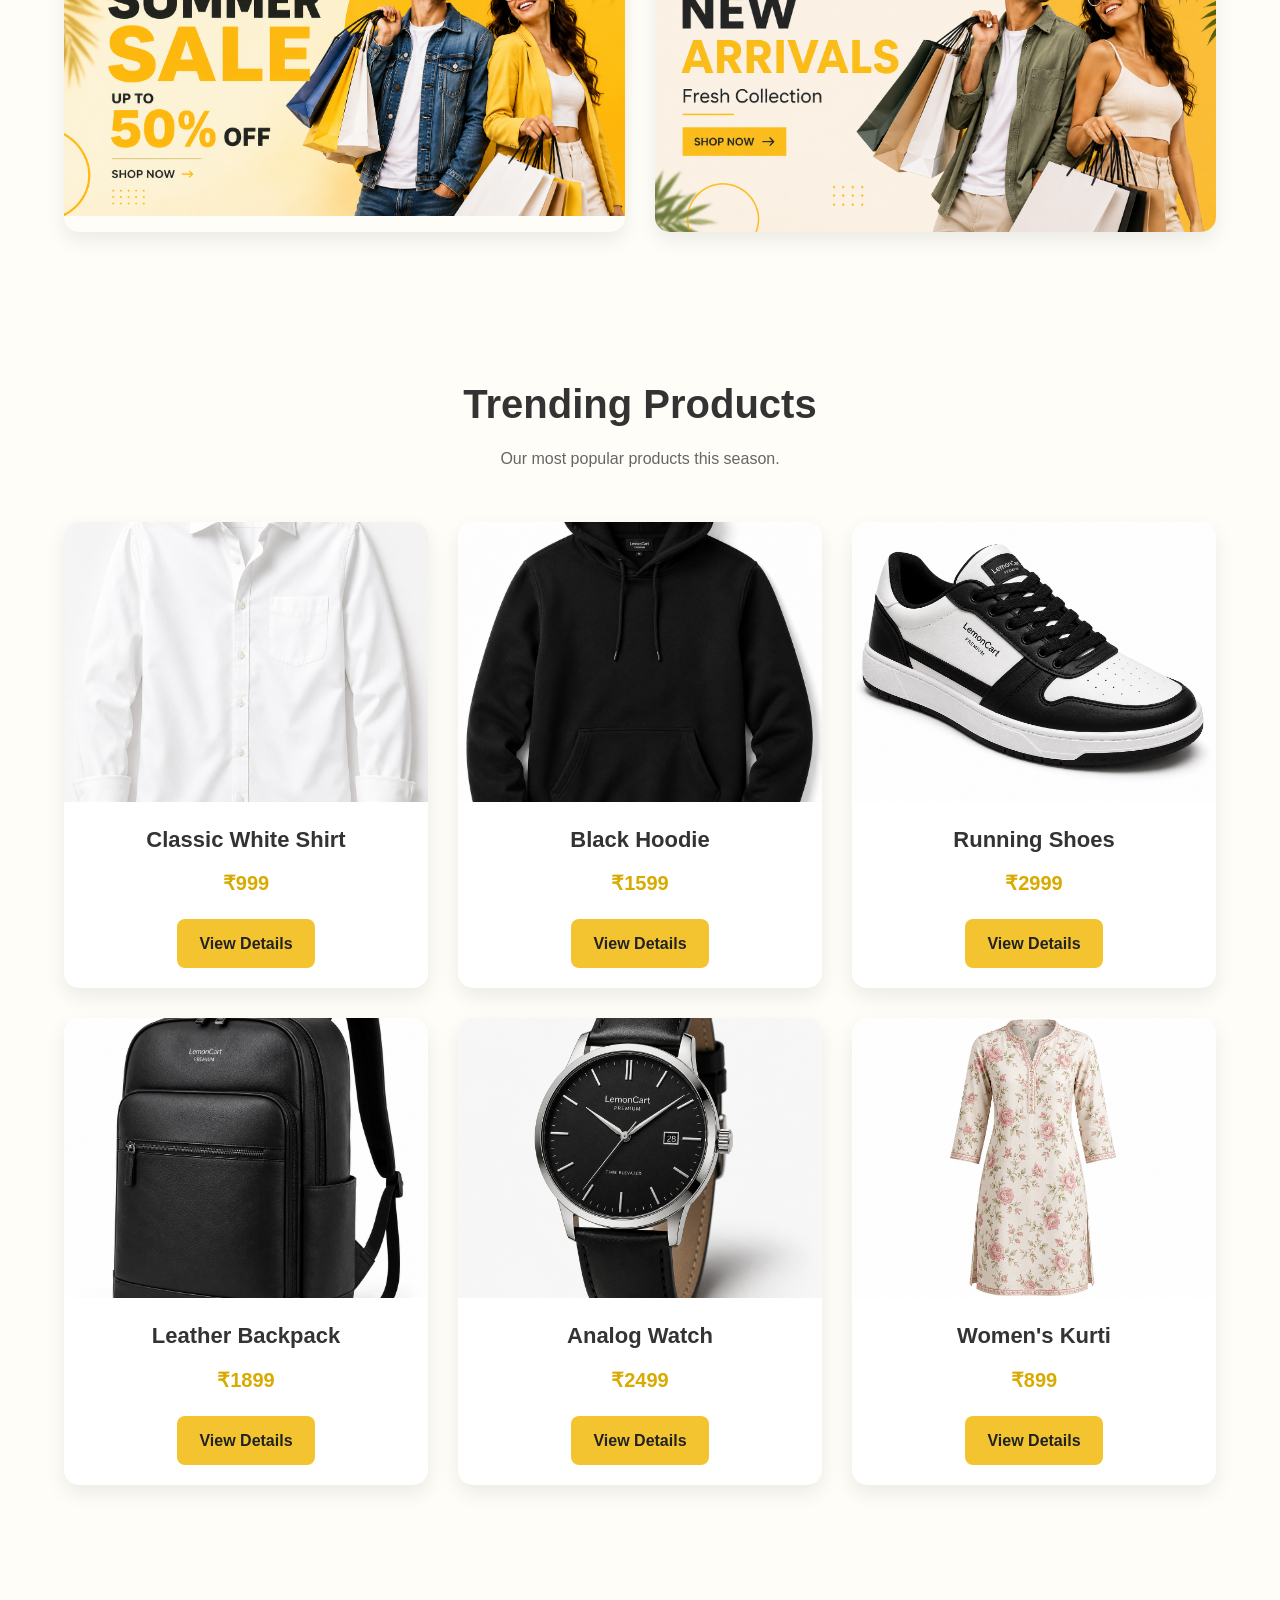
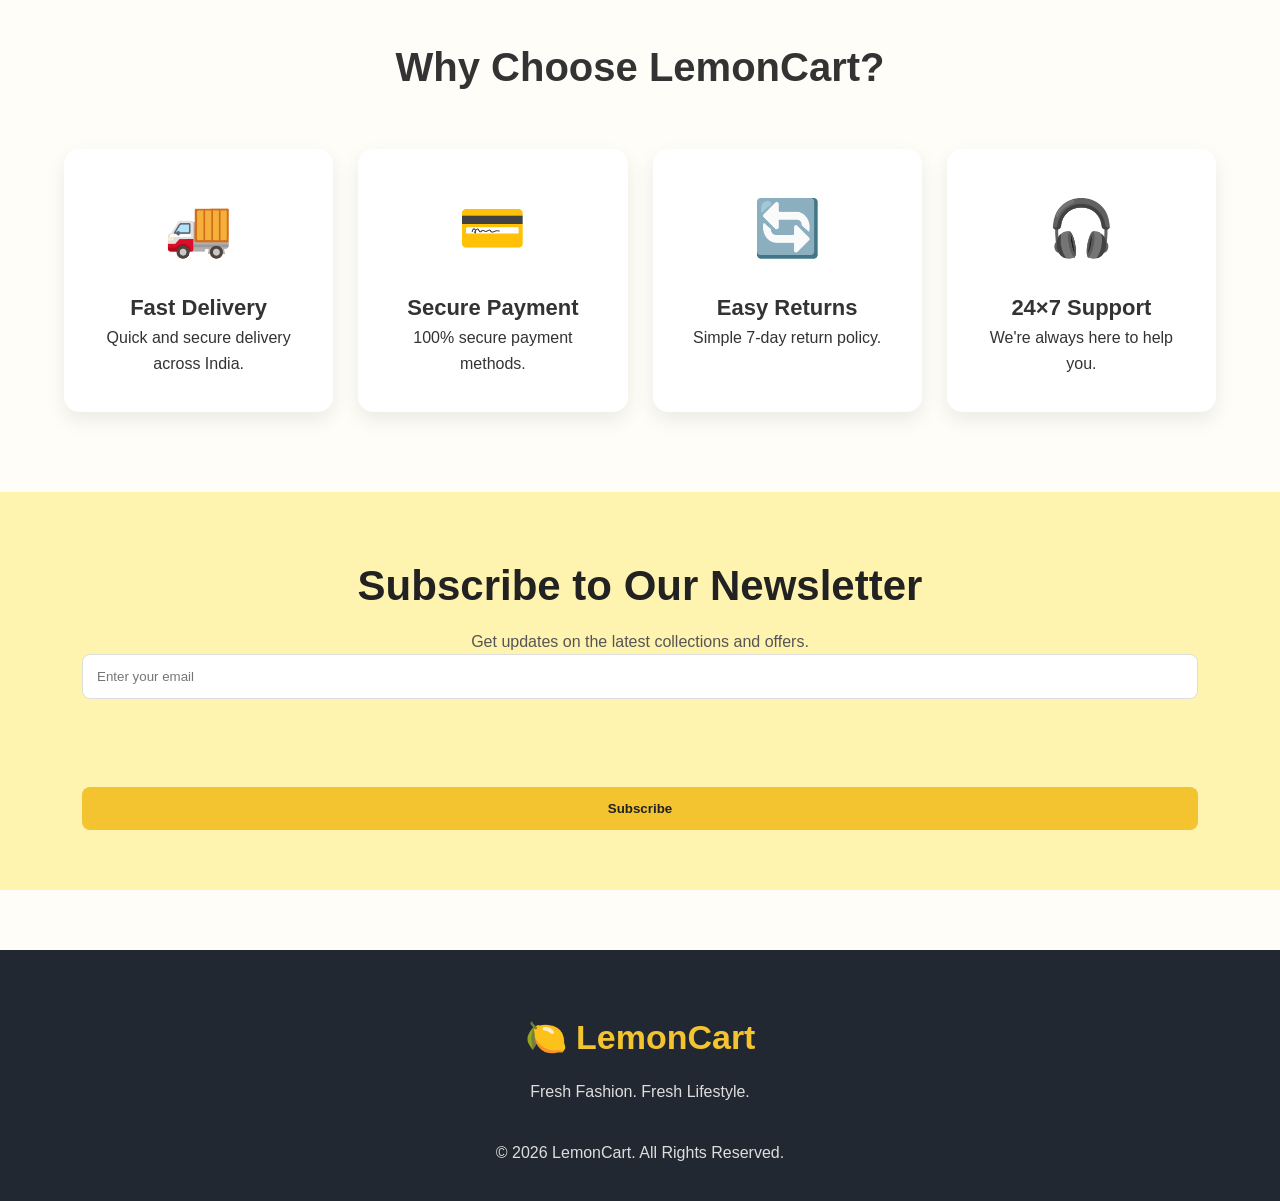
==== commit 9c172704: "Update product images from .jpg to .png" ====
--- a/index.html
+++ b/index.html
@@ -275,42 +275,42 @@
         <div class="product-grid">
 
             <div class="product-card">
-                <img src="assets/products/product1.jpg" alt="Classic White Shirt">
+                <img src="assets/products/product1.png" alt="Classic White Shirt">
                 <h3>Classic White Shirt</h3>
                 <p>₹999</p>
                 <a href="product.html" class="btn-primary">View Details</a>
             </div>
 
             <div class="product-card">
-                <img src="assets/products/product2.jpg" alt="Black Hoodie">
+                <img src="assets/products/product2.png" alt="Black Hoodie">
                 <h3>Black Hoodie</h3>
                 <p>₹1599</p>
                 <a href="product.html" class="btn-primary">View Details</a>
             </div>
 
             <div class="product-card">
-                <img src="assets/products/product3.jpg" alt="Running Shoes">
+                <img src="assets/products/product3.png" alt="Running Shoes">
                 <h3>Running Shoes</h3>
                 <p>₹2999</p>
                 <a href="product.html" class="btn-primary">View Details</a>
             </div>
 
             <div class="product-card">
-                <img src="assets/products/product4.jpg" alt="Leather Backpack">
+                <img src="assets/products/product4.png" alt="Leather Backpack">
                 <h3>Leather Backpack</h3>
                 <p>₹1899</p>
                 <a href="product.html" class="btn-primary">View Details</a>
             </div>
 
             <div class="product-card">
-                <img src="assets/products/product5.jpg" alt="Analog Watch">
+                <img src="assets/products/product5.png" alt="Analog Watch">
                 <h3>Analog Watch</h3>
                 <p>₹2499</p>
                 <a href="product.html" class="btn-primary">View Details</a>
             </div>
 
             <div class="product-card">
-                <img src="assets/products/product6.jpg" alt="Women's Kurti">
+                <img src="assets/products/product6.png" alt="Women's Kurti">
                 <h3>Women's Kurti</h3>
                 <p>₹899</p>
                 <a href="product.html" class="btn-primary">View Details</a>
--- a/css/style.css
+++ b/css/style.css
@@ -370,6 +370,19 @@
 .category-card h3{
 
     font-size:22px;
+
+}
+.category-card img{
+
+    width:110px;
+
+    height:110px;
+
+    object-fit:contain;
+
+    margin:auto;
+
+    margin-bottom:18px;
 
 }
 
@@ -523,13 +536,49 @@
 
     background:#222831;
 
-    color:#fff;
+    color:white;
+
+    padding:60px 0 25px;
+
+    margin-top:60px;
+
+}
+
+footer .container{
 
     text-align:center;
 
-    padding:25px;
-
-    margin-top:60px;
+}
+
+footer h2{
+
+    color:#F4C430;
+
+    margin-bottom:15px;
+
+    font-size:34px;
+
+}
+
+footer p{
+
+    color:#ddd;
+
+    margin-bottom:10px;
+
+}
+
+footer a{
+
+    color:#F4C430;
+
+    transition:.3s;
+
+}
+
+footer a:hover{
+
+    color:white;
 
 }
 
@@ -778,7 +827,7 @@
 
     width:100%;
 
-    height:260px;
+    height:280px;
 
     object-fit:cover;
 
@@ -1569,3 +1618,125 @@
 }
 
 }
+/*========== WHY CHOOSE US ==========*/
+
+.why-choose{
+    padding:80px 0;
+    background:#fff;
+}
+
+.why-grid{
+    display:grid;
+    grid-template-columns:repeat(4,1fr);
+    gap:25px;
+}
+
+.why-card{
+    background:#fff;
+    padding:30px;
+    text-align:center;
+    border-radius:15px;
+    box-shadow:var(--shadow);
+    transition:.3s;
+}
+
+.why-card:hover{
+    transform:translateY(-8px);
+}
+
+.why-card img{
+    width:70px;
+    margin:auto;
+    margin-bottom:20px;
+}
+
+.why-card h3{
+    margin-bottom:12px;
+}
+
+.why-card p{
+    color:#666;
+}
+/*========== NEWSLETTER ==========*/
+
+.newsletter{
+
+    padding:80px 0;
+
+    background:#fff8d6;
+
+    text-align:center;
+
+}
+
+.newsletter h2{
+
+    font-size:40px;
+
+    margin-bottom:20px;
+
+}
+
+.newsletter p{
+
+    color:#555;
+
+    margin-bottom:30px;
+
+}
+
+.newsletter form{
+
+    max-width:600px;
+
+    margin:auto;
+
+    display:flex;
+
+    gap:15px;
+
+}
+
+.newsletter input{
+
+    flex:1;
+
+}
+
+.newsletter button{
+
+    width:180px;
+
+}
+.banner{
+
+    overflow:hidden;
+
+}
+
+.banner img{
+
+    transition:.4s;
+
+}
+
+.banner img:hover{
+
+    transform:scale(1.05);
+
+}
+@media(max-width:768px){
+
+.newsletter form{
+
+flex-direction:column;
+
+}
+
+.newsletter button{
+
+width:100%;
+
+}
+
+}
